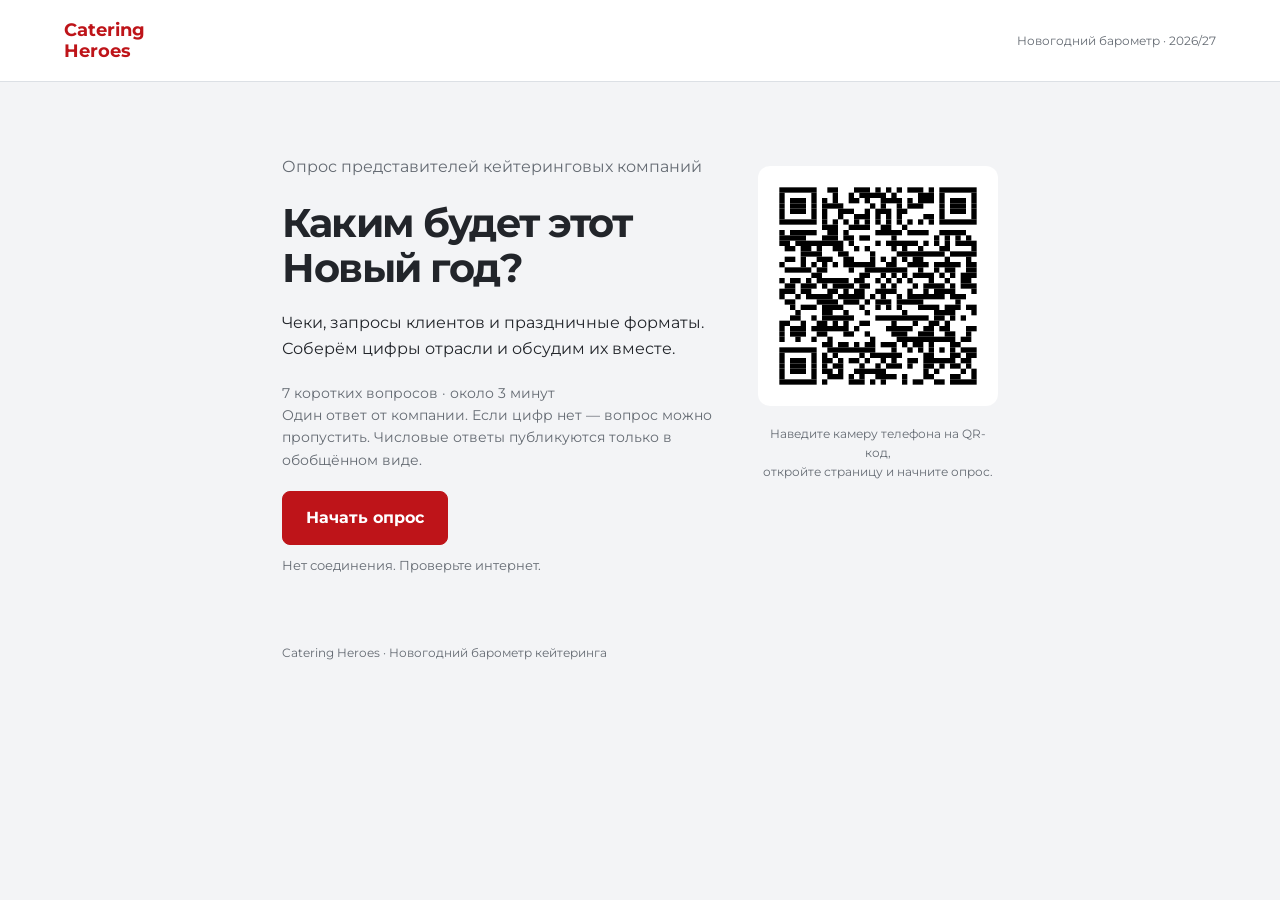
==== index.html @ f5885ae1 "Обновить семь вопросов, три формата чека и стартовый QR-код" ====
<!doctype html><html lang="ru"><head><meta charset="utf-8"><meta name="viewport" content="width=device-width,initial-scale=1"><title>Новогодний барометр — Catering Heroes</title><link rel="stylesheet" href="style.css?v=20261110a"></head><body><header class="brand"><strong>Catering<br>Heroes</strong><span>Новогодний барометр · 2026/27</span></header><main><section id="intro" class="intro"><p class="muted">Опрос представителей кейтеринговых компаний</p><h1>Каким будет этот Новый год?</h1><p>Чеки, запросы клиентов и праздничные форматы. Соберём цифры отрасли и обсудим их вместе.</p><p class="hint">7 коротких вопросов · около 3 минут<br>Один ответ от компании. Если цифр нет — вопрос можно пропустить. Числовые ответы публикуются только в обобщённом виде.</p><div class="intro-qr"><img src="qr.svg" alt="QR-код на эту страницу опроса" width="260" height="260"><p>Наведите камеру телефона на QR-код,<br>откройте страницу и начните опрос.</p></div><button class="primary" id="start">Начать опрос</button><p class="status" id="connection"></p></section><form id="survey" hidden novalidate><div class="progress"><i id="progress"></i></div><div class="step" id="step"></div><section class="panel" id="question"></section><p class="error" id="error" role="alert"></p><div class="actions"><button class="secondary" type="button" id="back">Назад</button><button class="primary" type="submit" id="next">Далее</button></div><p class="status">Черновик сохраняется на этом устройстве. Ответы попадут организатору после отправки.</p></form><section class="panel" id="success" hidden><div class="success-mark">✓</div><h1>Ваш ответ принят</h1><p>Спасибо! Результаты обсудим на экране вместе с экспертами.</p><p class="hint">Ответ сохранён в таблице организатора.</p><button class="secondary" id="edit">Изменить свой ответ</button></section><footer>Catering Heroes · Новогодний барометр кейтеринга</footer></main><script src="config.js?v=20261110a"></script><script src="questions.js?v=20261110a"></script><script src="api.js?v=20261110a"></script><script src="participant.js?v=20261110a"></script></body></html>
---- style.css ----
@import url('https://fonts.googleapis.com/css2?family=Montserrat:wght@400;500;600;700;800&display=swap');
:root{--red:#be1419;--ink:#22252a;--muted:#656b73;--line:#dce0e5;--bg:#f3f4f6}*{box-sizing:border-box}body{margin:0;background:var(--bg);color:var(--ink);font:16px/1.6 Montserrat,system-ui,sans-serif}button,input,textarea,select{font:inherit}button,a,input,textarea,select{touch-action:manipulation}button{cursor:pointer}button:disabled{cursor:wait;opacity:.55}a{color:var(--red)}:focus-visible{outline:3px solid #e7a109;outline-offset:3px}.brand{display:flex;align-items:center;justify-content:space-between;gap:20px;padding:20px 5vw;background:#fff;border-bottom:1px solid var(--line)}.brand strong{font-size:18px;line-height:1.15;color:var(--red)}.brand span{font-size:12px;color:var(--muted)}main{max-width:760px;margin:36px auto;padding:0 22px 60px}.intro{padding:26px 0 20px}h1{font-size:clamp(30px,5vw,47px);line-height:1.13;letter-spacing:-1.5px;margin:10px 0 20px}h2{font-size:clamp(23px,4vw,31px);line-height:1.25;margin:12px 0 16px}p{margin:10px 0 20px}.muted,.hint{color:var(--muted)}.hint{font-size:14px}.panel{background:#fff;padding:30px;border-radius:16px;margin:20px 0}.progress{height:5px;background:#e0e3e8;border-radius:5px;overflow:hidden}.progress i{display:block;height:100%;background:var(--red);transition:width .2s}.step{font-size:13px;color:var(--muted);margin-top:16px}.choice{display:flex;align-items:center;gap:12px;padding:15px 16px;margin:10px 0;border:1px solid var(--line);border-radius:10px;cursor:pointer}.choice:has(input:checked){border-color:var(--red);background:#fff4f4}.choice input{width:20px;height:20px;accent-color:var(--red);flex-shrink:0}input[type=text],input[type=number],input[type=password],input[type=url],textarea,select{width:100%;padding:14px;border:1px solid #aeb5bf;border-radius:8px;background:#fff;color:var(--ink)}textarea{min-height:125px;resize:vertical}label.field{display:block;margin:18px 0 6px;font-weight:600;font-size:14px}.actions{display:flex;gap:12px;justify-content:space-between;margin-top:25px;flex-wrap:wrap}.primary,.secondary{border:1px solid var(--red);padding:13px 23px;border-radius:8px;font-weight:700;text-decoration:none;display:inline-block}.primary{background:var(--red);color:white}.secondary{background:#fff;color:var(--red)}.error{color:#a00911;font-size:14px;min-height:24px}.ok{color:#177144}.status{font-size:13px;color:var(--muted)}.unit{font-size:14px;margin-top:4px;color:var(--muted)}.dashboard main{max-width:1240px}.toolbar{display:flex;gap:12px;align-items:center;flex-wrap:wrap}.toolbar select{max-width:570px}.metrics{display:flex;gap:12px;flex-wrap:wrap}.metric{background:#fff;border-radius:12px;padding:20px 26px;flex:1;min-width:170px}.metric b{display:block;font-size:35px;line-height:1.2}.metric small{color:var(--muted)}.bar-row{margin:22px 0}.bar-label{display:flex;justify-content:space-between;gap:18px;font-size:15px}.bar{height:16px;background:#edf0f3;margin-top:8px;border-radius:5px;overflow:hidden}.bar i{display:block;height:100%;background:var(--red)}.quote{border-top:1px solid var(--line);padding:20px 0;white-space:pre-wrap}.quote strong{display:block;color:var(--red)}.join{display:flex;gap:25px;align-items:center}.join img{width:150px;height:150px}.join a{overflow-wrap:anywhere}.screen main{max-width:1440px}.screen .private,.screen .brand span{display:none}.screen .panel{padding:36px}.screen h2{font-size:38px}.screen .bar-label{font-size:22px}.screen .join{position:relative}.screen .metric b{font-size:48px}.screen .bar{height:24px}footer{font-size:12px;color:var(--muted);margin-top:28px}.success-mark{width:70px;height:70px;background:var(--red);color:white;border-radius:50%;display:grid;place-items:center;font-size:35px;margin-bottom:25px}[hidden]{display:none!important}@media(max-width:600px){main{margin:16px auto;padding:0 16px 35px}.panel{padding:22px 18px}.brand{padding:16px}.brand span{max-width:130px;text-align:right}.join{align-items:flex-start}.join img{width:100px;height:100px}.actions button{flex:1}.screen h2{font-size:27px}.bar-label{font-size:14px}}

.intro-qr{display:flex;align-items:center;gap:24px;margin:22px 0}.intro-qr img{width:230px;height:230px;background:#fff;border-radius:12px}.intro-qr p{font-size:14px;color:var(--muted)}@media(min-width:1000px){.intro{position:relative;padding-right:270px;min-height:430px}.intro-qr{position:absolute;right:0;top:26px;display:block;width:240px;text-align:center}.intro-qr img{width:240px;height:240px}.intro-qr p{font-size:12px}.intro h1{font-size:40px}}@media(max-width:600px){.intro-qr{gap:12px}.intro-qr img{width:135px;height:135px}.intro-qr p{font-size:12px}}
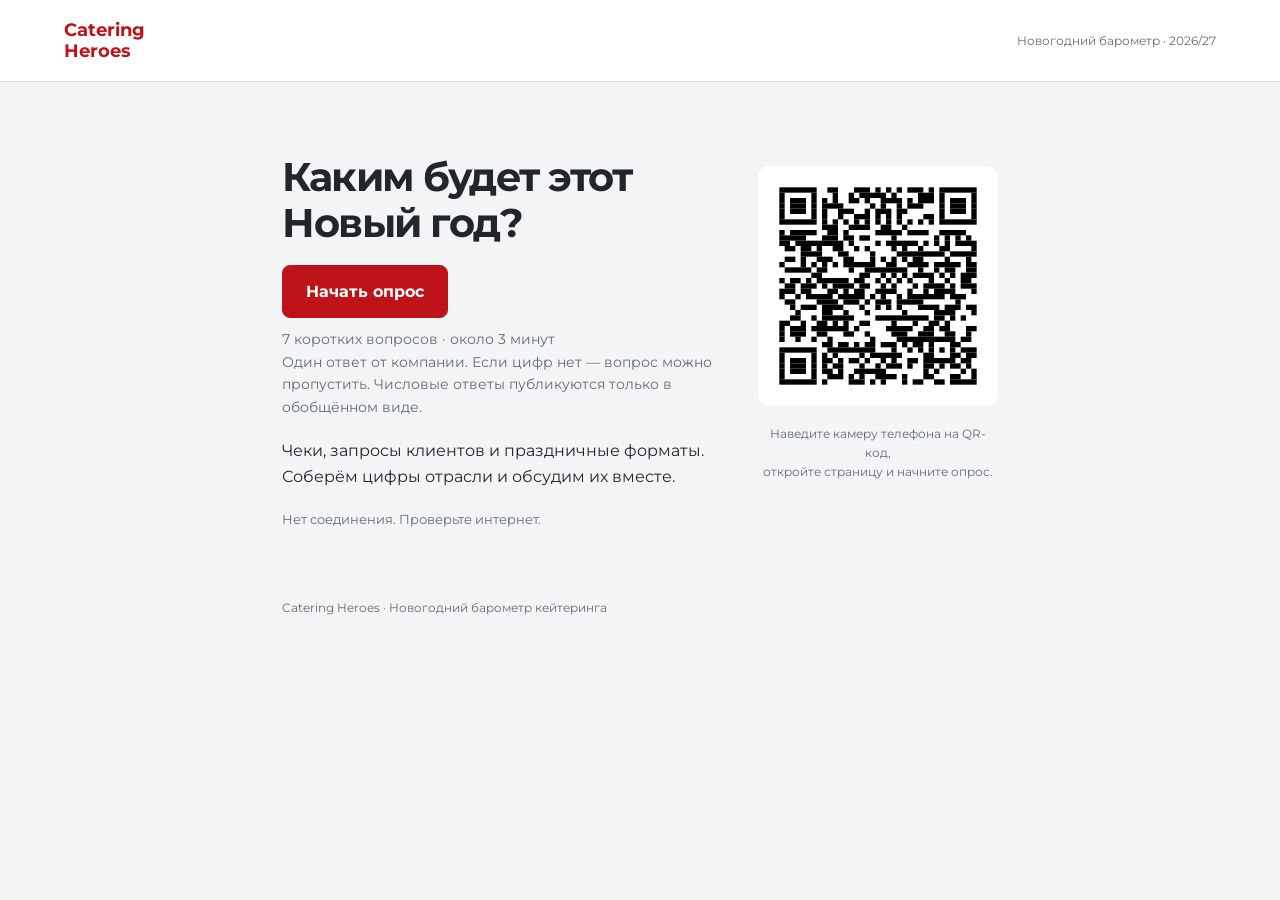
==== commit 5138467a: "Показывать QR-код сразу на первом экране телефона" ====
--- a/index.html
+++ b/index.html
@@ -1 +1 @@
-<!doctype html><html lang="ru"><head><meta charset="utf-8"><meta name="viewport" content="width=device-width,initial-scale=1"><title>Новогодний барометр — Catering Heroes</title><link rel="stylesheet" href="style.css?v=20261110a"></head><body><header class="brand"><strong>Catering<br>Heroes</strong><span>Новогодний барометр · 2026/27</span></header><main><section id="intro" class="intro"><p class="muted">Опрос представителей кейтеринговых компаний</p><h1>Каким будет этот Новый год?</h1><p>Чеки, запросы клиентов и праздничные форматы. Соберём цифры отрасли и обсудим их вместе.</p><p class="hint">7 коротких вопросов · около 3 минут<br>Один ответ от компании. Если цифр нет — вопрос можно пропустить. Числовые ответы публикуются только в обобщённом виде.</p><div class="intro-qr"><img src="qr.svg" alt="QR-код на эту страницу опроса" width="260" height="260"><p>Наведите камеру телефона на QR-код,<br>откройте страницу и начните опрос.</p></div><button class="primary" id="start">Начать опрос</button><p class="status" id="connection"></p></section><form id="survey" hidden novalidate><div class="progress"><i id="progress"></i></div><div class="step" id="step"></div><section class="panel" id="question"></section><p class="error" id="error" role="alert"></p><div class="actions"><button class="secondary" type="button" id="back">Назад</button><button class="primary" type="submit" id="next">Далее</button></div><p class="status">Черновик сохраняется на этом устройстве. Ответы попадут организатору после отправки.</p></form><section class="panel" id="success" hidden><div class="success-mark">✓</div><h1>Ваш ответ принят</h1><p>Спасибо! Результаты обсудим на экране вместе с экспертами.</p><p class="hint">Ответ сохранён в таблице организатора.</p><button class="secondary" id="edit">Изменить свой ответ</button></section><footer>Catering Heroes · Новогодний барометр кейтеринга</footer></main><script src="config.js?v=20261110a"></script><script src="questions.js?v=20261110a"></script><script src="api.js?v=20261110a"></script><script src="participant.js?v=20261110a"></script></body></html>
+<!doctype html><html lang="ru"><head><meta charset="utf-8"><meta name="viewport" content="width=device-width,initial-scale=1"><title>Новогодний барометр — Catering Heroes</title><link rel="stylesheet" href="style.css?v=20261110a"></head><body><header class="brand"><strong>Catering<br>Heroes</strong><span>Новогодний барометр · 2026/27</span></header><main><section id="intro" class="intro"><h1>Каким будет этот Новый год?</h1><div class="intro-qr"><img src="qr.svg" alt="QR-код на эту страницу опроса" width="260" height="260"><p>Наведите камеру телефона на QR-код,<br>откройте страницу и начните опрос.</p></div><button class="primary" id="start">Начать опрос</button><p class="hint">7 коротких вопросов · около 3 минут<br>Один ответ от компании. Если цифр нет — вопрос можно пропустить. Числовые ответы публикуются только в обобщённом виде.</p><p>Чеки, запросы клиентов и праздничные форматы. Соберём цифры отрасли и обсудим их вместе.</p><p class="status" id="connection"></p></section><form id="survey" hidden novalidate><div class="progress"><i id="progress"></i></div><div class="step" id="step"></div><section class="panel" id="question"></section><p class="error" id="error" role="alert"></p><div class="actions"><button class="secondary" type="button" id="back">Назад</button><button class="primary" type="submit" id="next">Далее</button></div><p class="status">Черновик сохраняется на этом устройстве. Ответы попадут организатору после отправки.</p></form><section class="panel" id="success" hidden><div class="success-mark">✓</div><h1>Ваш ответ принят</h1><p>Спасибо! Результаты обсудим на экране вместе с экспертами.</p><p class="hint">Ответ сохранён в таблице организатора.</p><button class="secondary" id="edit">Изменить свой ответ</button></section><footer>Catering Heroes · Новогодний барометр кейтеринга</footer></main><script src="config.js?v=20261110a"></script><script src="questions.js?v=20261110a"></script><script src="api.js?v=20261110a"></script><script src="participant.js?v=20261110a"></script></body></html>
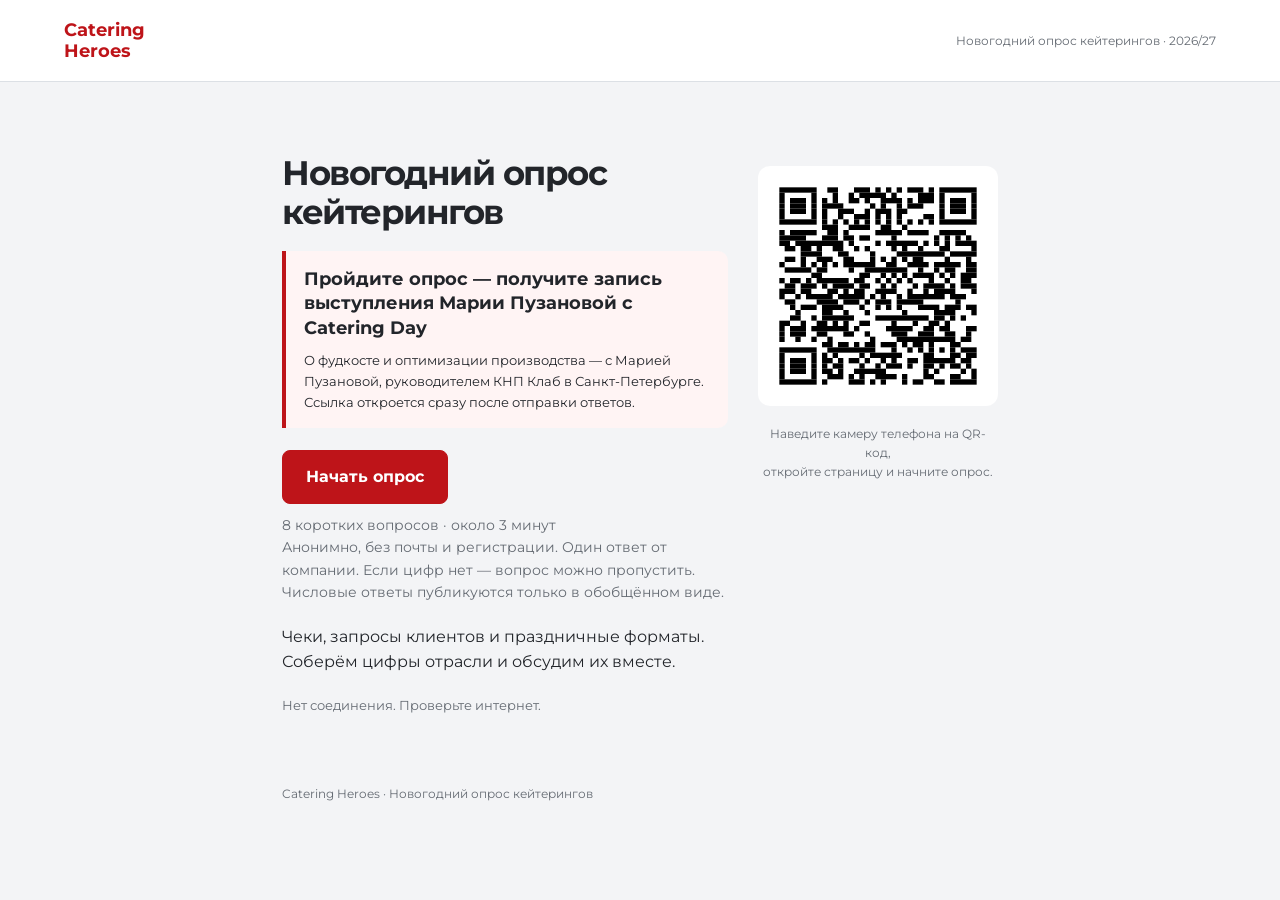
==== commit a214d554: "Show Maria recording and Catering Day offer after survey" ====
--- a/index.html
+++ b/index.html
@@ -1 +1 @@
-<!doctype html><html lang="ru"><head><meta charset="utf-8"><meta name="viewport" content="width=device-width,initial-scale=1"><title>Новогодний барометр — Catering Heroes</title><link rel="stylesheet" href="style.css?v=20261110a"></head><body><header class="brand"><strong>Catering<br>Heroes</strong><span>Новогодний барометр · 2026/27</span></header><main><section id="intro" class="intro"><h1>Каким будет этот Новый год?</h1><div class="intro-qr"><img src="qr.svg" alt="QR-код на эту страницу опроса" width="260" height="260"><p>Наведите камеру телефона на QR-код,<br>откройте страницу и начните опрос.</p></div><button class="primary" id="start">Начать опрос</button><p class="hint">7 коротких вопросов · около 3 минут<br>Один ответ от компании. Если цифр нет — вопрос можно пропустить. Числовые ответы публикуются только в обобщённом виде.</p><p>Чеки, запросы клиентов и праздничные форматы. Соберём цифры отрасли и обсудим их вместе.</p><p class="status" id="connection"></p></section><form id="survey" hidden novalidate><div class="progress"><i id="progress"></i></div><div class="step" id="step"></div><section class="panel" id="question"></section><p class="error" id="error" role="alert"></p><div class="actions"><button class="secondary" type="button" id="back">Назад</button><button class="primary" type="submit" id="next">Далее</button></div><p class="status">Черновик сохраняется на этом устройстве. Ответы попадут организатору после отправки.</p></form><section class="panel" id="success" hidden><div class="success-mark">✓</div><h1>Ваш ответ принят</h1><p>Спасибо! Результаты обсудим на экране вместе с экспертами.</p><p class="hint">Ответ сохранён в таблице организатора.</p><button class="secondary" id="edit">Изменить свой ответ</button></section><footer>Catering Heroes · Новогодний барометр кейтеринга</footer></main><script src="config.js?v=20261110a"></script><script src="questions.js?v=20261110a"></script><script src="api.js?v=20261110a"></script><script src="participant.js?v=20261110a"></script></body></html>
+<!doctype html><html lang="ru"><head><meta charset="utf-8"><meta name="viewport" content="width=device-width,initial-scale=1"><title>Новогодний опрос кейтерингов — Catering Heroes</title><link rel="stylesheet" href="style.css?v=20261122c"></head><body><header class="brand"><strong>Catering<br>Heroes</strong><span>Новогодний опрос кейтерингов · 2026/27</span></header><main><section id="intro" class="intro"><h1>Новогодний опрос кейтерингов</h1><div class="bonus"><strong>Пройдите опрос — получите запись выступления Марии Пузановой с Catering Day</strong><p>О фудкосте и оптимизации производства — с Марией Пузановой, руководителем КНП Клаб в Санкт-Петербурге. Ссылка откроется сразу после отправки ответов.</p></div><div class="intro-qr"><img src="qr.svg" alt="QR-код на эту страницу опроса" width="260" height="260"><p>Наведите камеру телефона на QR-код,<br>откройте страницу и начните опрос.</p></div><button class="primary" id="start">Начать опрос</button><p class="hint">8 коротких вопросов · около 3 минут<br>Анонимно, без почты и регистрации. Один ответ от компании. Если цифр нет — вопрос можно пропустить. Числовые ответы публикуются только в обобщённом виде.</p><p>Чеки, запросы клиентов и праздничные форматы. Соберём цифры отрасли и обсудим их вместе.</p><p class="status" id="connection"></p></section><form id="survey" hidden novalidate><div class="progress"><i id="progress"></i></div><div class="step" id="step"></div><section class="panel" id="question"></section><p class="error" id="error" role="alert"></p><div class="actions"><button class="secondary" type="button" id="back">Назад</button><button class="primary" type="submit" id="next">Далее</button></div><p class="status">Черновик сохраняется на этом устройстве. Ответы попадут организатору после отправки.</p></form><section class="panel" id="success" hidden><div class="success-mark">✓</div><h1>Спасибо за участие!</h1><p>Ваш ответ сохранён. Результаты обсудим вместе с экспертами.</p><div class="bonus"><strong>Ваш бонус — выступление Марии Пузановой</strong><p>Запись с Catering Day о фудкосте и оптимизации производства.</p><p><a class="primary" href="https://disk.yandex.ru/i/1xZVs3vrY2Og2g" target="_blank" rel="noopener noreferrer">Смотреть выступление Марии</a></p><p class="hint">Сохраните ссылку, чтобы вернуться к записи позже.</p></div><section class="full-recording"><h2>Хотите посмотреть весь Catering Day?</h2><p>До 1 декабря 2026 года полную запись Catering Day можно приобрести на специальных условиях. Напишите Эле в Telegram — она расскажет подробности и поможет с покупкой.</p><a class="secondary" href="https://t.me/Elechka_AE" target="_blank" rel="noopener noreferrer">Узнать спецусловия у Эли</a></section><button class="secondary" id="edit">Изменить свой ответ</button></section><footer>Catering Heroes · Новогодний опрос кейтерингов</footer></main><script src="config.js?v=20261122c"></script><script src="questions.js?v=20261122c"></script><script src="api.js?v=20261122c"></script><script src="participant.js?v=20261122c"></script></body></html>
--- a/style.css
+++ b/style.css
@@ -2,3 +2,5 @@
 :root{--red:#be1419;--ink:#22252a;--muted:#656b73;--line:#dce0e5;--bg:#f3f4f6}*{box-sizing:border-box}body{margin:0;background:var(--bg);color:var(--ink);font:16px/1.6 Montserrat,system-ui,sans-serif}button,input,textarea,select{font:inherit}button,a,input,textarea,select{touch-action:manipulation}button{cursor:pointer}button:disabled{cursor:wait;opacity:.55}a{color:var(--red)}:focus-visible{outline:3px solid #e7a109;outline-offset:3px}.brand{display:flex;align-items:center;justify-content:space-between;gap:20px;padding:20px 5vw;background:#fff;border-bottom:1px solid var(--line)}.brand strong{font-size:18px;line-height:1.15;color:var(--red)}.brand span{font-size:12px;color:var(--muted)}main{max-width:760px;margin:36px auto;padding:0 22px 60px}.intro{padding:26px 0 20px}h1{font-size:clamp(30px,5vw,47px);line-height:1.13;letter-spacing:-1.5px;margin:10px 0 20px}h2{font-size:clamp(23px,4vw,31px);line-height:1.25;margin:12px 0 16px}p{margin:10px 0 20px}.muted,.hint{color:var(--muted)}.hint{font-size:14px}.panel{background:#fff;padding:30px;border-radius:16px;margin:20px 0}.progress{height:5px;background:#e0e3e8;border-radius:5px;overflow:hidden}.progress i{display:block;height:100%;background:var(--red);transition:width .2s}.step{font-size:13px;color:var(--muted);margin-top:16px}.choice{display:flex;align-items:center;gap:12px;padding:15px 16px;margin:10px 0;border:1px solid var(--line);border-radius:10px;cursor:pointer}.choice:has(input:checked){border-color:var(--red);background:#fff4f4}.choice input{width:20px;height:20px;accent-color:var(--red);flex-shrink:0}input[type=text],input[type=number],input[type=password],input[type=url],textarea,select{width:100%;padding:14px;border:1px solid #aeb5bf;border-radius:8px;background:#fff;color:var(--ink)}textarea{min-height:125px;resize:vertical}label.field{display:block;margin:18px 0 6px;font-weight:600;font-size:14px}.actions{display:flex;gap:12px;justify-content:space-between;margin-top:25px;flex-wrap:wrap}.primary,.secondary{border:1px solid var(--red);padding:13px 23px;border-radius:8px;font-weight:700;text-decoration:none;display:inline-block}.primary{background:var(--red);color:white}.secondary{background:#fff;color:var(--red)}.error{color:#a00911;font-size:14px;min-height:24px}.ok{color:#177144}.status{font-size:13px;color:var(--muted)}.unit{font-size:14px;margin-top:4px;color:var(--muted)}.dashboard main{max-width:1240px}.toolbar{display:flex;gap:12px;align-items:center;flex-wrap:wrap}.toolbar select{max-width:570px}.metrics{display:flex;gap:12px;flex-wrap:wrap}.metric{background:#fff;border-radius:12px;padding:20px 26px;flex:1;min-width:170px}.metric b{display:block;font-size:35px;line-height:1.2}.metric small{color:var(--muted)}.bar-row{margin:22px 0}.bar-label{display:flex;justify-content:space-between;gap:18px;font-size:15px}.bar{height:16px;background:#edf0f3;margin-top:8px;border-radius:5px;overflow:hidden}.bar i{display:block;height:100%;background:var(--red)}.quote{border-top:1px solid var(--line);padding:20px 0;white-space:pre-wrap}.quote strong{display:block;color:var(--red)}.join{display:flex;gap:25px;align-items:center}.join img{width:150px;height:150px}.join a{overflow-wrap:anywhere}.screen main{max-width:1440px}.screen .private,.screen .brand span{display:none}.screen .panel{padding:36px}.screen h2{font-size:38px}.screen .bar-label{font-size:22px}.screen .join{position:relative}.screen .metric b{font-size:48px}.screen .bar{height:24px}footer{font-size:12px;color:var(--muted);margin-top:28px}.success-mark{width:70px;height:70px;background:var(--red);color:white;border-radius:50%;display:grid;place-items:center;font-size:35px;margin-bottom:25px}[hidden]{display:none!important}@media(max-width:600px){main{margin:16px auto;padding:0 16px 35px}.panel{padding:22px 18px}.brand{padding:16px}.brand span{max-width:130px;text-align:right}.join{align-items:flex-start}.join img{width:100px;height:100px}.actions button{flex:1}.screen h2{font-size:27px}.bar-label{font-size:14px}}
 
 .intro-qr{display:flex;align-items:center;gap:24px;margin:22px 0}.intro-qr img{width:230px;height:230px;background:#fff;border-radius:12px}.intro-qr p{font-size:14px;color:var(--muted)}@media(min-width:1000px){.intro{position:relative;padding-right:270px;min-height:430px}.intro-qr{position:absolute;right:0;top:26px;display:block;width:240px;text-align:center}.intro-qr img{width:240px;height:240px}.intro-qr p{font-size:12px}.intro h1{font-size:40px}}@media(max-width:600px){.intro-qr{gap:12px}.intro-qr img{width:135px;height:135px}.intro-qr p{font-size:12px}}
+
+.bonus{background:#fff4f4;border-left:4px solid var(--red);padding:16px 18px;margin:18px 0 22px;border-radius:0 10px 10px 0}.bonus strong{font-size:18px;line-height:1.35;display:block}.bonus p{font-size:13px;margin:10px 0 0}.participation{padding:0;border:0;margin:24px 0 0}.participation legend{font-size:18px;font-weight:700}.participation input[type=email]{width:100%;padding:14px;border:1px solid #aeb5bf;border-radius:8px;background:#fff}#intro-error:empty{display:none}@media(min-width:1000px){.intro h1{font-size:34px}}
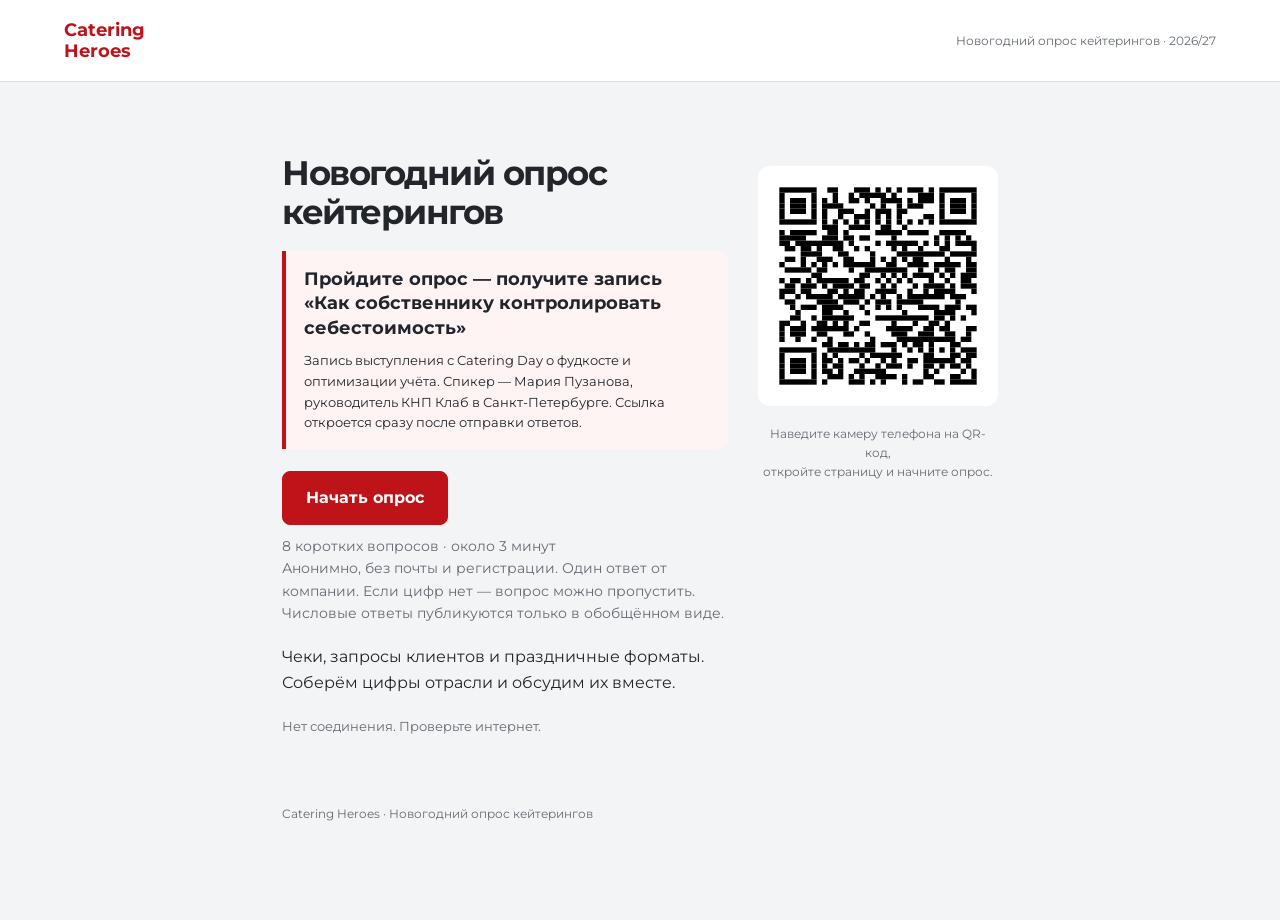
==== commit a4bd60a0: "Focus recording bonus on cost control and accounting" ====
--- a/index.html
+++ b/index.html
@@ -1 +1 @@
-<!doctype html><html lang="ru"><head><meta charset="utf-8"><meta name="viewport" content="width=device-width,initial-scale=1"><title>Новогодний опрос кейтерингов — Catering Heroes</title><link rel="stylesheet" href="style.css?v=20261122c"></head><body><header class="brand"><strong>Catering<br>Heroes</strong><span>Новогодний опрос кейтерингов · 2026/27</span></header><main><section id="intro" class="intro"><h1>Новогодний опрос кейтерингов</h1><div class="bonus"><strong>Пройдите опрос — получите запись выступления Марии Пузановой с Catering Day</strong><p>О фудкосте и оптимизации производства — с Марией Пузановой, руководителем КНП Клаб в Санкт-Петербурге. Ссылка откроется сразу после отправки ответов.</p></div><div class="intro-qr"><img src="qr.svg" alt="QR-код на эту страницу опроса" width="260" height="260"><p>Наведите камеру телефона на QR-код,<br>откройте страницу и начните опрос.</p></div><button class="primary" id="start">Начать опрос</button><p class="hint">8 коротких вопросов · около 3 минут<br>Анонимно, без почты и регистрации. Один ответ от компании. Если цифр нет — вопрос можно пропустить. Числовые ответы публикуются только в обобщённом виде.</p><p>Чеки, запросы клиентов и праздничные форматы. Соберём цифры отрасли и обсудим их вместе.</p><p class="status" id="connection"></p></section><form id="survey" hidden novalidate><div class="progress"><i id="progress"></i></div><div class="step" id="step"></div><section class="panel" id="question"></section><p class="error" id="error" role="alert"></p><div class="actions"><button class="secondary" type="button" id="back">Назад</button><button class="primary" type="submit" id="next">Далее</button></div><p class="status">Черновик сохраняется на этом устройстве. Ответы попадут организатору после отправки.</p></form><section class="panel" id="success" hidden><div class="success-mark">✓</div><h1>Спасибо за участие!</h1><p>Ваш ответ сохранён. Результаты обсудим вместе с экспертами.</p><div class="bonus"><strong>Ваш бонус — выступление Марии Пузановой</strong><p>Запись с Catering Day о фудкосте и оптимизации производства.</p><p><a class="primary" href="https://disk.yandex.ru/i/1xZVs3vrY2Og2g" target="_blank" rel="noopener noreferrer">Смотреть выступление Марии</a></p><p class="hint">Сохраните ссылку, чтобы вернуться к записи позже.</p></div><section class="full-recording"><h2>Хотите посмотреть весь Catering Day?</h2><p>До 1 декабря 2026 года полную запись Catering Day можно приобрести на специальных условиях. Напишите Эле в Telegram — она расскажет подробности и поможет с покупкой.</p><a class="secondary" href="https://t.me/Elechka_AE" target="_blank" rel="noopener noreferrer">Узнать спецусловия у Эли</a></section><button class="secondary" id="edit">Изменить свой ответ</button></section><footer>Catering Heroes · Новогодний опрос кейтерингов</footer></main><script src="config.js?v=20261122c"></script><script src="questions.js?v=20261122c"></script><script src="api.js?v=20261122c"></script><script src="participant.js?v=20261122c"></script></body></html>
+<!doctype html><html lang="ru"><head><meta charset="utf-8"><meta name="viewport" content="width=device-width,initial-scale=1"><title>Новогодний опрос кейтерингов — Catering Heroes</title><link rel="stylesheet" href="style.css?v=20261122d"></head><body><header class="brand"><strong>Catering<br>Heroes</strong><span>Новогодний опрос кейтерингов · 2026/27</span></header><main><section id="intro" class="intro"><h1>Новогодний опрос кейтерингов</h1><div class="bonus"><strong>Пройдите опрос — получите запись «Как собственнику контролировать себестоимость»</strong><p>Запись выступления с Catering Day о фудкосте и оптимизации учёта. Спикер — Мария Пузанова, руководитель КНП Клаб в Санкт-Петербурге. Ссылка откроется сразу после отправки ответов.</p></div><div class="intro-qr"><img src="qr.svg" alt="QR-код на эту страницу опроса" width="260" height="260"><p>Наведите камеру телефона на QR-код,<br>откройте страницу и начните опрос.</p></div><button class="primary" id="start">Начать опрос</button><p class="hint">8 коротких вопросов · около 3 минут<br>Анонимно, без почты и регистрации. Один ответ от компании. Если цифр нет — вопрос можно пропустить. Числовые ответы публикуются только в обобщённом виде.</p><p>Чеки, запросы клиентов и праздничные форматы. Соберём цифры отрасли и обсудим их вместе.</p><p class="status" id="connection"></p></section><form id="survey" hidden novalidate><div class="progress"><i id="progress"></i></div><div class="step" id="step"></div><section class="panel" id="question"></section><p class="error" id="error" role="alert"></p><div class="actions"><button class="secondary" type="button" id="back">Назад</button><button class="primary" type="submit" id="next">Далее</button></div><p class="status">Черновик сохраняется на этом устройстве. Ответы попадут организатору после отправки.</p></form><section class="panel" id="success" hidden><div class="success-mark">✓</div><h1>Спасибо за участие!</h1><p>Ваш ответ сохранён. Результаты обсудим вместе с экспертами.</p><div class="bonus"><strong>Как собственнику контролировать себестоимость</strong><p>Ваш бонус — запись выступления с Catering Day о фудкосте и оптимизации учёта. Спикер — Мария Пузанова.</p><p><a class="primary" href="https://disk.yandex.ru/i/1xZVs3vrY2Og2g" target="_blank" rel="noopener noreferrer">Смотреть запись</a></p><p class="hint">Сохраните ссылку, чтобы вернуться к записи позже.</p></div><section class="full-recording"><h2>Хотите посмотреть весь Catering Day?</h2><p>До 1 декабря 2026 года полную запись Catering Day можно приобрести на специальных условиях. Напишите Эле в Telegram — она расскажет подробности и поможет с покупкой.</p><a class="secondary" href="https://t.me/Elechka_AE" target="_blank" rel="noopener noreferrer">Узнать спецусловия у Эли</a></section><button class="secondary" id="edit">Изменить свой ответ</button></section><footer>Catering Heroes · Новогодний опрос кейтерингов</footer></main><script src="config.js?v=20261122d"></script><script src="questions.js?v=20261122d"></script><script src="api.js?v=20261122d"></script><script src="participant.js?v=20261122d"></script></body></html>
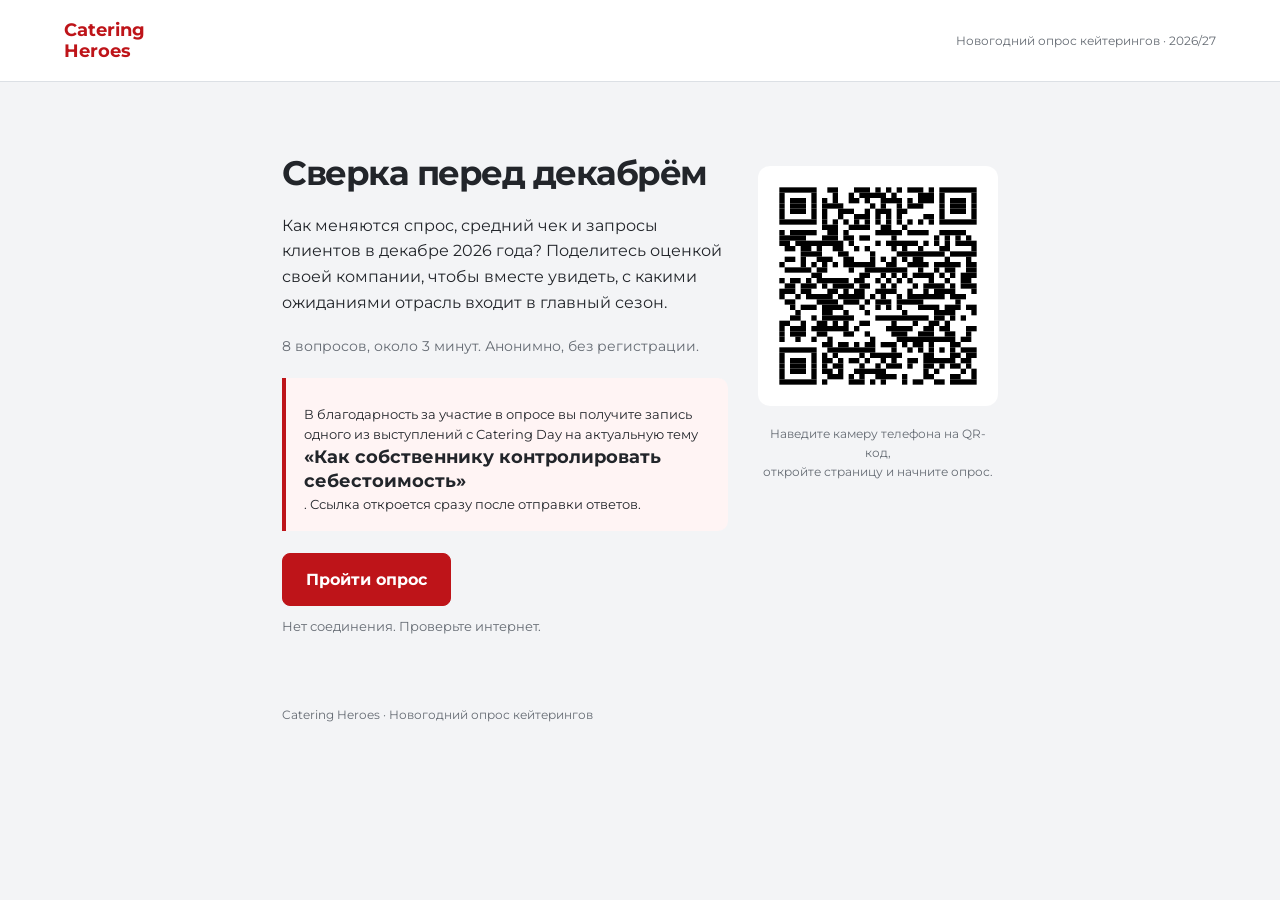
==== commit fad0d34e: "Update survey introduction and participation bonus" ====
--- a/index.html
+++ b/index.html
@@ -1 +1 @@
-<!doctype html><html lang="ru"><head><meta charset="utf-8"><meta name="viewport" content="width=device-width,initial-scale=1"><title>Новогодний опрос кейтерингов — Catering Heroes</title><link rel="stylesheet" href="style.css?v=20261122d"></head><body><header class="brand"><strong>Catering<br>Heroes</strong><span>Новогодний опрос кейтерингов · 2026/27</span></header><main><section id="intro" class="intro"><h1>Новогодний опрос кейтерингов</h1><div class="bonus"><strong>Пройдите опрос — получите запись «Как собственнику контролировать себестоимость»</strong><p>Запись выступления с Catering Day о фудкосте и оптимизации учёта. Спикер — Мария Пузанова, руководитель КНП Клаб в Санкт-Петербурге. Ссылка откроется сразу после отправки ответов.</p></div><div class="intro-qr"><img src="qr.svg" alt="QR-код на эту страницу опроса" width="260" height="260"><p>Наведите камеру телефона на QR-код,<br>откройте страницу и начните опрос.</p></div><button class="primary" id="start">Начать опрос</button><p class="hint">8 коротких вопросов · около 3 минут<br>Анонимно, без почты и регистрации. Один ответ от компании. Если цифр нет — вопрос можно пропустить. Числовые ответы публикуются только в обобщённом виде.</p><p>Чеки, запросы клиентов и праздничные форматы. Соберём цифры отрасли и обсудим их вместе.</p><p class="status" id="connection"></p></section><form id="survey" hidden novalidate><div class="progress"><i id="progress"></i></div><div class="step" id="step"></div><section class="panel" id="question"></section><p class="error" id="error" role="alert"></p><div class="actions"><button class="secondary" type="button" id="back">Назад</button><button class="primary" type="submit" id="next">Далее</button></div><p class="status">Черновик сохраняется на этом устройстве. Ответы попадут организатору после отправки.</p></form><section class="panel" id="success" hidden><div class="success-mark">✓</div><h1>Спасибо за участие!</h1><p>Ваш ответ сохранён. Результаты обсудим вместе с экспертами.</p><div class="bonus"><strong>Как собственнику контролировать себестоимость</strong><p>Ваш бонус — запись выступления с Catering Day о фудкосте и оптимизации учёта. Спикер — Мария Пузанова.</p><p><a class="primary" href="https://disk.yandex.ru/i/1xZVs3vrY2Og2g" target="_blank" rel="noopener noreferrer">Смотреть запись</a></p><p class="hint">Сохраните ссылку, чтобы вернуться к записи позже.</p></div><section class="full-recording"><h2>Хотите посмотреть весь Catering Day?</h2><p>До 1 декабря 2026 года полную запись Catering Day можно приобрести на специальных условиях. Напишите Эле в Telegram — она расскажет подробности и поможет с покупкой.</p><a class="secondary" href="https://t.me/Elechka_AE" target="_blank" rel="noopener noreferrer">Узнать спецусловия у Эли</a></section><button class="secondary" id="edit">Изменить свой ответ</button></section><footer>Catering Heroes · Новогодний опрос кейтерингов</footer></main><script src="config.js?v=20261122d"></script><script src="questions.js?v=20261122d"></script><script src="api.js?v=20261122d"></script><script src="participant.js?v=20261122d"></script></body></html>
+<!doctype html><html lang="ru"><head><meta charset="utf-8"><meta name="viewport" content="width=device-width,initial-scale=1"><title>Новогодний опрос кейтерингов — Catering Heroes</title><link rel="stylesheet" href="style.css?v=20261123a"></head><body><header class="brand"><strong>Catering<br>Heroes</strong><span>Новогодний опрос кейтерингов · 2026/27</span></header><main><section id="intro" class="intro"><h1>Сверка перед декабрём</h1><p>Как меняются спрос, средний чек и запросы клиентов в декабре 2026 года? Поделитесь оценкой своей компании, чтобы вместе увидеть, с какими ожиданиями отрасль входит в главный сезон.</p><p class="hint">8 вопросов, около 3 минут. Анонимно, без регистрации.</p><div class="bonus"><p>В благодарность за участие в опросе вы получите запись одного из выступлений с Catering Day на актуальную тему <strong>«Как собственнику контролировать себестоимость»</strong>. Ссылка откроется сразу после отправки ответов.</p></div><div class="intro-qr"><img src="qr.svg" alt="QR-код на эту страницу опроса" width="260" height="260"><p>Наведите камеру телефона на QR-код,<br>откройте страницу и начните опрос.</p></div><button class="primary" id="start">Пройти опрос</button><p class="status" id="connection"></p></section><form id="survey" hidden novalidate><div class="progress"><i id="progress"></i></div><div class="step" id="step"></div><section class="panel" id="question"></section><p class="error" id="error" role="alert"></p><div class="actions"><button class="secondary" type="button" id="back">Назад</button><button class="primary" type="submit" id="next">Далее</button></div><p class="status">Черновик сохраняется на этом устройстве. Ответы попадут организатору после отправки.</p></form><section class="panel" id="success" hidden><div class="success-mark">✓</div><h1>Спасибо за участие!</h1><p>Ваш ответ сохранён. Результаты обсудим вместе с экспертами.</p><div class="bonus"><strong>Как собственнику контролировать себестоимость</strong><p>Ваш бонус — запись выступления с Catering Day о фудкосте и оптимизации учёта. Спикер — Мария Пузанова.</p><p><a class="primary" href="https://disk.yandex.ru/i/1xZVs3vrY2Og2g" target="_blank" rel="noopener noreferrer">Смотреть запись</a></p><p class="hint">Сохраните ссылку, чтобы вернуться к записи позже.</p></div><section class="full-recording"><h2>Одно выступление только начало. Заберите все 16 видео Catering Day</h2><p>Полная запись Catering Day: все выступления с актуальными темами для собственников и руководителей кейтеринга.</p><p>Смотрите в удобном темпе, возвращайтесь к нужным темам и обсуждайте идеи с командой.</p><p><strong>До 1 декабря действуют специальные условия на покупку записей.</strong></p><a class="secondary" href="https://t.me/Elechka_AE" target="_blank" rel="noopener noreferrer">Узнать подробности</a></section><button class="secondary" id="edit">Изменить свой ответ</button></section><footer>Catering Heroes · Новогодний опрос кейтерингов</footer></main><script src="config.js?v=20261123a"></script><script src="questions.js?v=20261123a"></script><script src="api.js?v=20261123a"></script><script src="participant.js?v=20261123a"></script></body></html>
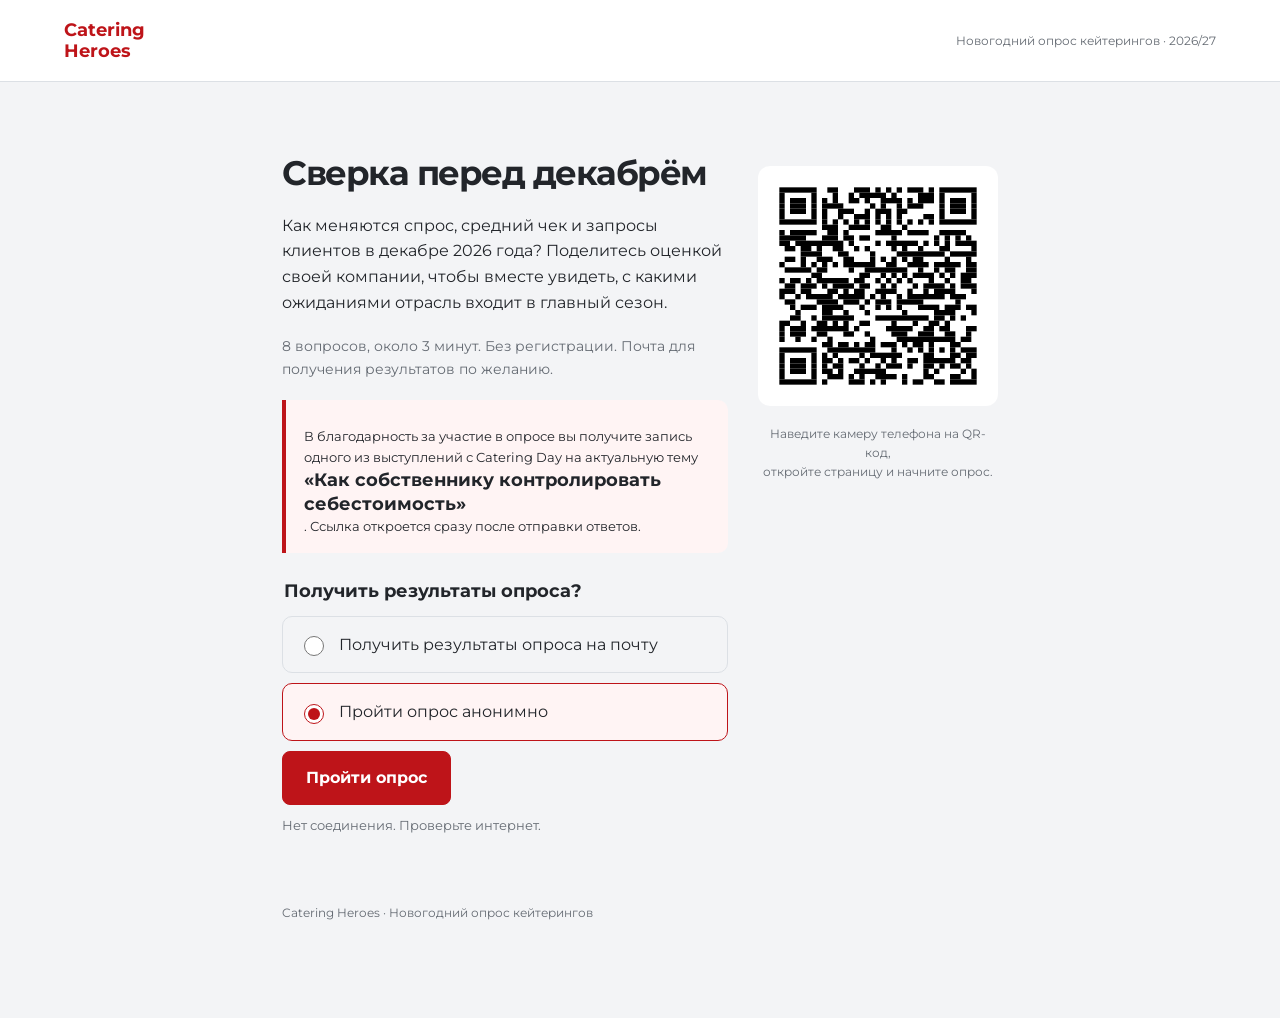
==== commit a3f92fe3: "Offer survey results by email with anonymous participation" ====
--- a/index.html
+++ b/index.html
@@ -1 +1 @@
-<!doctype html><html lang="ru"><head><meta charset="utf-8"><meta name="viewport" content="width=device-width,initial-scale=1"><title>Новогодний опрос кейтерингов — Catering Heroes</title><link rel="stylesheet" href="style.css?v=20261123a"></head><body><header class="brand"><strong>Catering<br>Heroes</strong><span>Новогодний опрос кейтерингов · 2026/27</span></header><main><section id="intro" class="intro"><h1>Сверка перед декабрём</h1><p>Как меняются спрос, средний чек и запросы клиентов в декабре 2026 года? Поделитесь оценкой своей компании, чтобы вместе увидеть, с какими ожиданиями отрасль входит в главный сезон.</p><p class="hint">8 вопросов, около 3 минут. Анонимно, без регистрации.</p><div class="bonus"><p>В благодарность за участие в опросе вы получите запись одного из выступлений с Catering Day на актуальную тему <strong>«Как собственнику контролировать себестоимость»</strong>. Ссылка откроется сразу после отправки ответов.</p></div><div class="intro-qr"><img src="qr.svg" alt="QR-код на эту страницу опроса" width="260" height="260"><p>Наведите камеру телефона на QR-код,<br>откройте страницу и начните опрос.</p></div><button class="primary" id="start">Пройти опрос</button><p class="status" id="connection"></p></section><form id="survey" hidden novalidate><div class="progress"><i id="progress"></i></div><div class="step" id="step"></div><section class="panel" id="question"></section><p class="error" id="error" role="alert"></p><div class="actions"><button class="secondary" type="button" id="back">Назад</button><button class="primary" type="submit" id="next">Далее</button></div><p class="status">Черновик сохраняется на этом устройстве. Ответы попадут организатору после отправки.</p></form><section class="panel" id="success" hidden><div class="success-mark">✓</div><h1>Спасибо за участие!</h1><p>Ваш ответ сохранён. Результаты обсудим вместе с экспертами.</p><div class="bonus"><strong>Как собственнику контролировать себестоимость</strong><p>Ваш бонус — запись выступления с Catering Day о фудкосте и оптимизации учёта. Спикер — Мария Пузанова.</p><p><a class="primary" href="https://disk.yandex.ru/i/1xZVs3vrY2Og2g" target="_blank" rel="noopener noreferrer">Смотреть запись</a></p><p class="hint">Сохраните ссылку, чтобы вернуться к записи позже.</p></div><section class="full-recording"><h2>Одно выступление только начало. Заберите все 16 видео Catering Day</h2><p>Полная запись Catering Day: все выступления с актуальными темами для собственников и руководителей кейтеринга.</p><p>Смотрите в удобном темпе, возвращайтесь к нужным темам и обсуждайте идеи с командой.</p><p><strong>До 1 декабря действуют специальные условия на покупку записей.</strong></p><a class="secondary" href="https://t.me/Elechka_AE" target="_blank" rel="noopener noreferrer">Узнать подробности</a></section><button class="secondary" id="edit">Изменить свой ответ</button></section><footer>Catering Heroes · Новогодний опрос кейтерингов</footer></main><script src="config.js?v=20261123a"></script><script src="questions.js?v=20261123a"></script><script src="api.js?v=20261123a"></script><script src="participant.js?v=20261123a"></script></body></html>
+<!doctype html><html lang="ru"><head><meta charset="utf-8"><meta name="viewport" content="width=device-width,initial-scale=1"><title>Новогодний опрос кейтерингов — Catering Heroes</title><link rel="stylesheet" href="style.css?v=20261123b"></head><body><header class="brand"><strong>Catering<br>Heroes</strong><span>Новогодний опрос кейтерингов · 2026/27</span></header><main><section id="intro" class="intro"><h1>Сверка перед декабрём</h1><p>Как меняются спрос, средний чек и запросы клиентов в декабре 2026 года? Поделитесь оценкой своей компании, чтобы вместе увидеть, с какими ожиданиями отрасль входит в главный сезон.</p><p class="hint">8 вопросов, около 3 минут. Без регистрации. Почта для получения результатов по желанию.</p><div class="bonus"><p>В благодарность за участие в опросе вы получите запись одного из выступлений с Catering Day на актуальную тему <strong>«Как собственнику контролировать себестоимость»</strong>. Ссылка откроется сразу после отправки ответов.</p></div><div class="intro-qr"><img src="qr.svg" alt="QR-код на эту страницу опроса" width="260" height="260"><p>Наведите камеру телефона на QR-код,<br>откройте страницу и начните опрос.</p></div><fieldset class="participation"><legend>Получить результаты опроса?</legend><label class="choice"><input type="radio" name="participation" value="results" id="want-results"><span>Получить результаты опроса на почту</span></label><div id="email-wrap" hidden><label class="field" for="results-email">Ваша почта</label><input id="results-email" type="email" autocomplete="email" maxlength="254" placeholder="name@example.ru" disabled><p class="hint">Оставляя почту, вы соглашаетесь получить результаты этого опроса. Адрес не появится в публичных результатах.</p></div><label class="choice"><input type="radio" name="participation" value="anonymous" id="anonymous" checked><span>Пройти опрос анонимно</span></label></fieldset><p class="error" id="intro-error" role="alert"></p><button class="primary" id="start">Пройти опрос</button><p class="status" id="connection"></p></section><form id="survey" hidden novalidate><div class="progress"><i id="progress"></i></div><div class="step" id="step"></div><section class="panel" id="question"></section><p class="error" id="error" role="alert"></p><div class="actions"><button class="secondary" type="button" id="back">Назад</button><button class="primary" type="submit" id="next">Далее</button></div><p class="status">Черновик сохраняется на этом устройстве. Ответы попадут организатору после отправки.</p></form><section class="panel" id="success" hidden><div class="success-mark">✓</div><h1>Спасибо за участие!</h1><p>Ваш ответ сохранён. Результаты обсудим вместе с экспертами.</p><div class="bonus"><strong>Как собственнику контролировать себестоимость</strong><p>Ваш бонус — запись выступления с Catering Day о фудкосте и оптимизации учёта. Спикер — Мария Пузанова.</p><p><a class="primary" href="https://disk.yandex.ru/i/1xZVs3vrY2Og2g" target="_blank" rel="noopener noreferrer">Смотреть запись</a></p><p class="hint">Сохраните ссылку, чтобы вернуться к записи позже.</p></div><section class="full-recording"><h2>Одно выступление только начало. Заберите все 16 видео Catering Day</h2><p>Полная запись Catering Day: все выступления с актуальными темами для собственников и руководителей кейтеринга.</p><p>Смотрите в удобном темпе, возвращайтесь к нужным темам и обсуждайте идеи с командой.</p><p><strong>До 1 декабря действуют специальные условия на покупку записей.</strong></p><a class="secondary" href="https://t.me/Elechka_AE" target="_blank" rel="noopener noreferrer">Узнать подробности</a></section><p class="hint" id="results-confirmation"></p><button class="secondary" id="edit">Изменить свой ответ</button></section><footer>Catering Heroes · Новогодний опрос кейтерингов</footer></main><script src="config.js?v=20261123b"></script><script src="questions.js?v=20261123b"></script><script src="api.js?v=20261123b"></script><script src="participant.js?v=20261123b"></script></body></html>
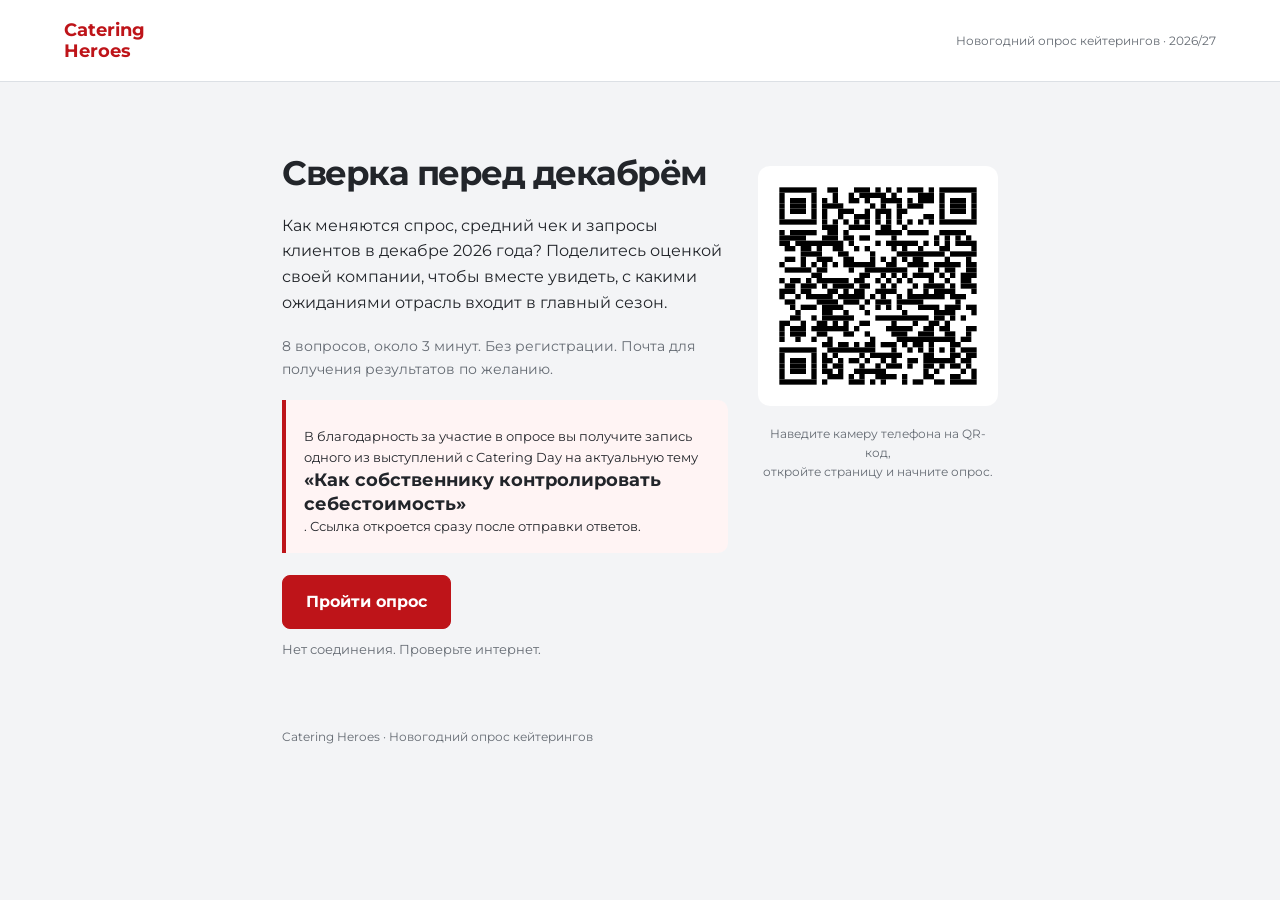
==== commit bd3c79be: "Move optional results email to region question" ====
--- a/index.html
+++ b/index.html
@@ -1 +1 @@
-<!doctype html><html lang="ru"><head><meta charset="utf-8"><meta name="viewport" content="width=device-width,initial-scale=1"><title>Новогодний опрос кейтерингов — Catering Heroes</title><link rel="stylesheet" href="style.css?v=20261123b"></head><body><header class="brand"><strong>Catering<br>Heroes</strong><span>Новогодний опрос кейтерингов · 2026/27</span></header><main><section id="intro" class="intro"><h1>Сверка перед декабрём</h1><p>Как меняются спрос, средний чек и запросы клиентов в декабре 2026 года? Поделитесь оценкой своей компании, чтобы вместе увидеть, с какими ожиданиями отрасль входит в главный сезон.</p><p class="hint">8 вопросов, около 3 минут. Без регистрации. Почта для получения результатов по желанию.</p><div class="bonus"><p>В благодарность за участие в опросе вы получите запись одного из выступлений с Catering Day на актуальную тему <strong>«Как собственнику контролировать себестоимость»</strong>. Ссылка откроется сразу после отправки ответов.</p></div><div class="intro-qr"><img src="qr.svg" alt="QR-код на эту страницу опроса" width="260" height="260"><p>Наведите камеру телефона на QR-код,<br>откройте страницу и начните опрос.</p></div><fieldset class="participation"><legend>Получить результаты опроса?</legend><label class="choice"><input type="radio" name="participation" value="results" id="want-results"><span>Получить результаты опроса на почту</span></label><div id="email-wrap" hidden><label class="field" for="results-email">Ваша почта</label><input id="results-email" type="email" autocomplete="email" maxlength="254" placeholder="name@example.ru" disabled><p class="hint">Оставляя почту, вы соглашаетесь получить результаты этого опроса. Адрес не появится в публичных результатах.</p></div><label class="choice"><input type="radio" name="participation" value="anonymous" id="anonymous" checked><span>Пройти опрос анонимно</span></label></fieldset><p class="error" id="intro-error" role="alert"></p><button class="primary" id="start">Пройти опрос</button><p class="status" id="connection"></p></section><form id="survey" hidden novalidate><div class="progress"><i id="progress"></i></div><div class="step" id="step"></div><section class="panel" id="question"></section><p class="error" id="error" role="alert"></p><div class="actions"><button class="secondary" type="button" id="back">Назад</button><button class="primary" type="submit" id="next">Далее</button></div><p class="status">Черновик сохраняется на этом устройстве. Ответы попадут организатору после отправки.</p></form><section class="panel" id="success" hidden><div class="success-mark">✓</div><h1>Спасибо за участие!</h1><p>Ваш ответ сохранён. Результаты обсудим вместе с экспертами.</p><div class="bonus"><strong>Как собственнику контролировать себестоимость</strong><p>Ваш бонус — запись выступления с Catering Day о фудкосте и оптимизации учёта. Спикер — Мария Пузанова.</p><p><a class="primary" href="https://disk.yandex.ru/i/1xZVs3vrY2Og2g" target="_blank" rel="noopener noreferrer">Смотреть запись</a></p><p class="hint">Сохраните ссылку, чтобы вернуться к записи позже.</p></div><section class="full-recording"><h2>Одно выступление только начало. Заберите все 16 видео Catering Day</h2><p>Полная запись Catering Day: все выступления с актуальными темами для собственников и руководителей кейтеринга.</p><p>Смотрите в удобном темпе, возвращайтесь к нужным темам и обсуждайте идеи с командой.</p><p><strong>До 1 декабря действуют специальные условия на покупку записей.</strong></p><a class="secondary" href="https://t.me/Elechka_AE" target="_blank" rel="noopener noreferrer">Узнать подробности</a></section><p class="hint" id="results-confirmation"></p><button class="secondary" id="edit">Изменить свой ответ</button></section><footer>Catering Heroes · Новогодний опрос кейтерингов</footer></main><script src="config.js?v=20261123b"></script><script src="questions.js?v=20261123b"></script><script src="api.js?v=20261123b"></script><script src="participant.js?v=20261123b"></script></body></html>
+<!doctype html><html lang="ru"><head><meta charset="utf-8"><meta name="viewport" content="width=device-width,initial-scale=1"><title>Новогодний опрос кейтерингов — Catering Heroes</title><link rel="stylesheet" href="style.css?v=20261123c"></head><body><header class="brand"><strong>Catering<br>Heroes</strong><span>Новогодний опрос кейтерингов · 2026/27</span></header><main><section id="intro" class="intro"><h1>Сверка перед декабрём</h1><p>Как меняются спрос, средний чек и запросы клиентов в декабре 2026 года? Поделитесь оценкой своей компании, чтобы вместе увидеть, с какими ожиданиями отрасль входит в главный сезон.</p><p class="hint">8 вопросов, около 3 минут. Без регистрации. Почта для получения результатов по желанию.</p><div class="bonus"><p>В благодарность за участие в опросе вы получите запись одного из выступлений с Catering Day на актуальную тему <strong>«Как собственнику контролировать себестоимость»</strong>. Ссылка откроется сразу после отправки ответов.</p></div><div class="intro-qr"><img src="qr.svg" alt="QR-код на эту страницу опроса" width="260" height="260"><p>Наведите камеру телефона на QR-код,<br>откройте страницу и начните опрос.</p></div><button class="primary" id="start">Пройти опрос</button><p class="status" id="connection"></p></section><form id="survey" hidden novalidate><div class="progress"><i id="progress"></i></div><div class="step" id="step"></div><section class="panel" id="question"></section><p class="error" id="error" role="alert"></p><div class="actions"><button class="secondary" type="button" id="back">Назад</button><button class="primary" type="submit" id="next">Далее</button></div><p class="status">Черновик сохраняется на этом устройстве. Ответы попадут организатору после отправки.</p></form><section class="panel" id="success" hidden><div class="success-mark">✓</div><h1>Спасибо за участие!</h1><p>Ваш ответ сохранён. Результаты обсудим вместе с экспертами.</p><div class="bonus"><strong>Как собственнику контролировать себестоимость</strong><p>Ваш бонус — запись выступления с Catering Day о фудкосте и оптимизации учёта. Спикер — Мария Пузанова.</p><p><a class="primary" href="https://disk.yandex.ru/i/1xZVs3vrY2Og2g" target="_blank" rel="noopener noreferrer">Смотреть запись</a></p><p class="hint">Сохраните ссылку, чтобы вернуться к записи позже.</p></div><section class="full-recording"><h2>Одно выступление только начало. Заберите все 16 видео Catering Day</h2><p>Полная запись Catering Day: все выступления с актуальными темами для собственников и руководителей кейтеринга.</p><p>Смотрите в удобном темпе, возвращайтесь к нужным темам и обсуждайте идеи с командой.</p><p><strong>До 1 декабря действуют специальные условия на покупку записей.</strong></p><a class="secondary" href="https://t.me/Elechka_AE" target="_blank" rel="noopener noreferrer">Узнать подробности</a></section><p class="hint" id="results-confirmation"></p><button class="secondary" id="edit">Изменить свой ответ</button></section><footer>Catering Heroes · Новогодний опрос кейтерингов</footer></main><script src="config.js?v=20261123c"></script><script src="questions.js?v=20261123c"></script><script src="api.js?v=20261123c"></script><script src="participant.js?v=20261123c"></script></body></html>
